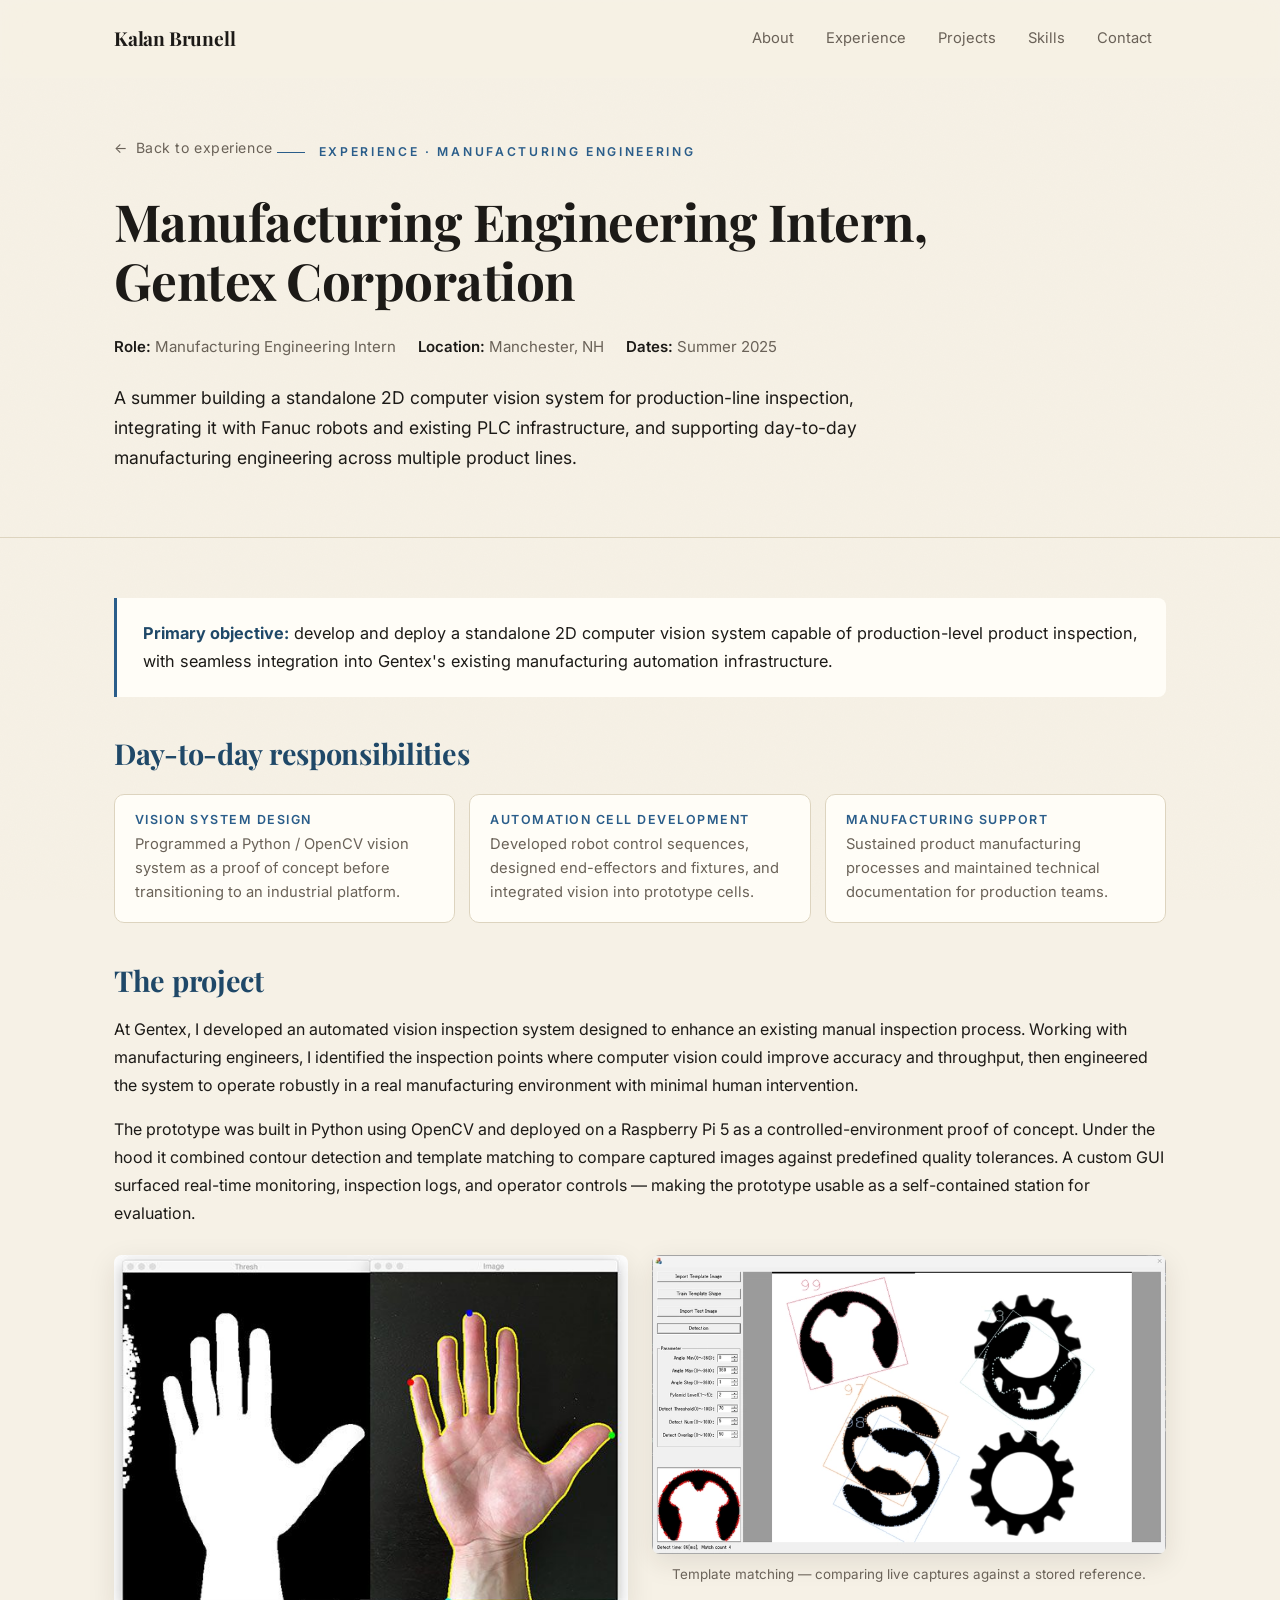
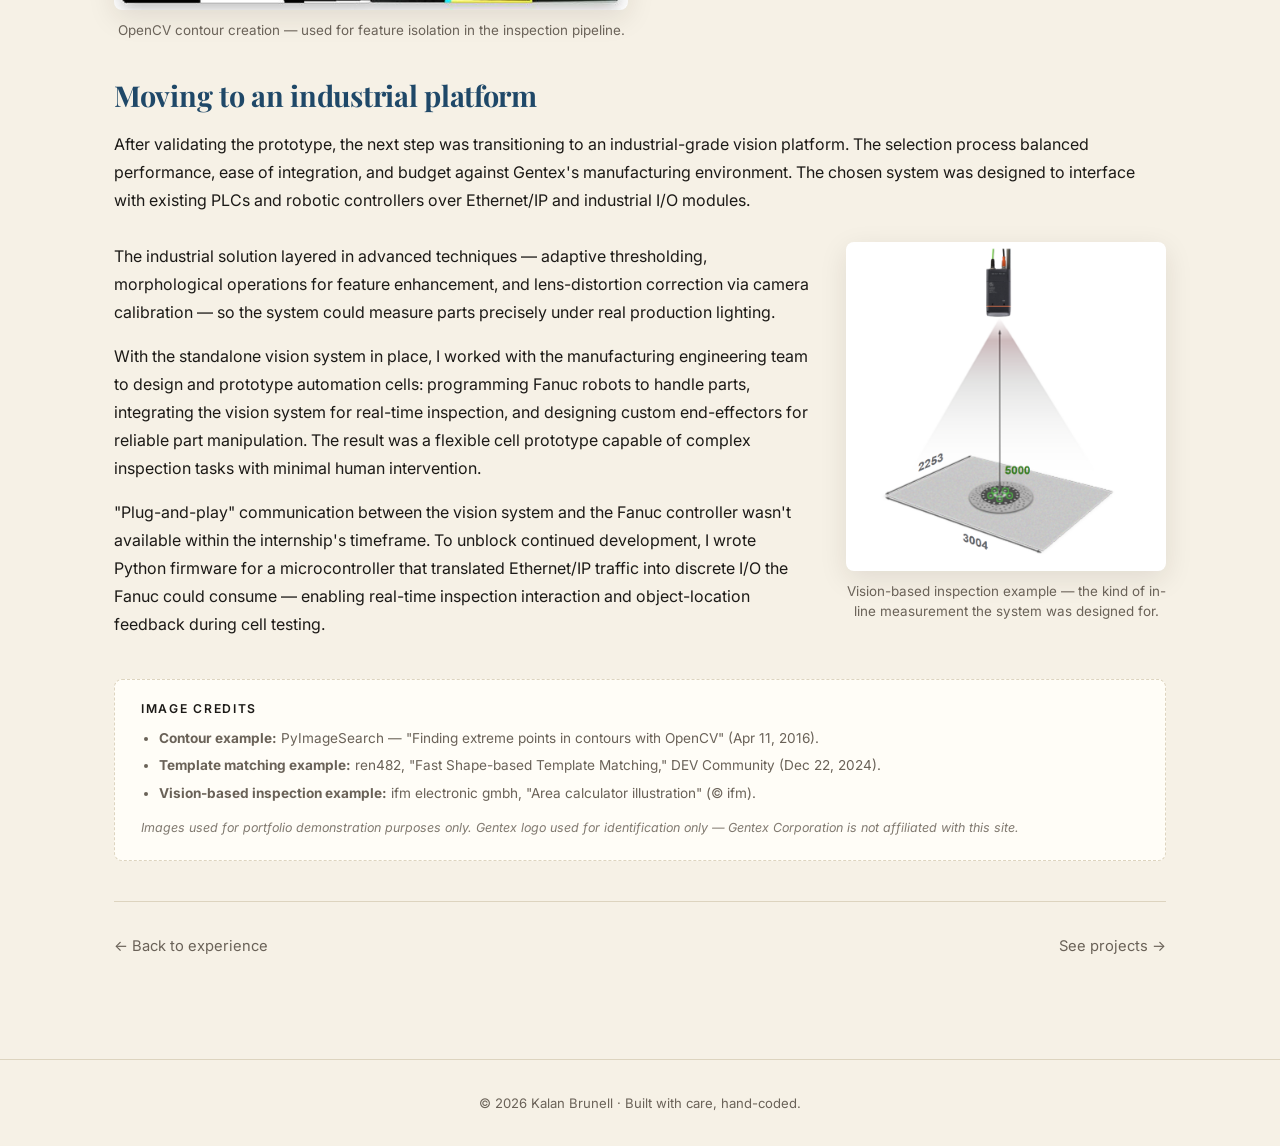
==== experience/gentex.html @ e01d0cdc "Overhaul" ====
<!DOCTYPE html>
<html lang="en">
<head>
<meta charset="utf-8" />
<meta name="viewport" content="width=device-width, initial-scale=1" />
<title>Manufacturing Engineering Intern at Gentex — Kalan Brunell</title>
<meta name="description" content="Summer 2025 internship at Gentex Corporation — vision-system development, prototype automation cells, and manufacturing engineering support." />
<link rel="preconnect" href="https://fonts.googleapis.com" />
<link rel="preconnect" href="https://fonts.gstatic.com" crossorigin />
<link href="https://fonts.googleapis.com/css2?family=Playfair+Display:wght@600;700;800&family=Inter:wght@400;500;600&display=swap" rel="stylesheet" />
<link rel="stylesheet" href="../assets/css/site.css" />
</head>
<body>

<nav class="nav">
  <div class="nav__inner">
    <a class="nav__brand" href="../index.html#top">Kalan Brunell</a>
    <div class="nav__links">
      <a href="../index.html#about">About</a>
      <a href="../index.html#experience">Experience</a>
      <a href="../index.html#projects">Projects</a>
      <a href="../index.html#skills">Skills</a>
      <a href="../index.html#contact">Contact</a>
    </div>
  </div>
</nav>

<header class="detail-hero">
  <div class="container">
    <a class="detail-back" href="../index.html#experience">Back to experience</a>
    <p class="detail-eyebrow">Experience · Manufacturing Engineering</p>
    <h1 class="detail-title">Manufacturing Engineering Intern, Gentex Corporation</h1>
    <div class="detail-meta">
      <span><strong>Role:</strong> Manufacturing Engineering Intern</span>
      <span><strong>Location:</strong> Manchester, NH</span>
      <span><strong>Dates:</strong> Summer 2025</span>
    </div>
    <p class="detail-summary">
      A summer building a standalone 2D computer vision system for production-line inspection, integrating it with
      Fanuc robots and existing PLC infrastructure, and supporting day-to-day manufacturing engineering across
      multiple product lines.
    </p>
  </div>
</header>

<main class="detail-body">
  <div class="container">

    <div class="detail-callout reveal">
      <p><strong>Primary objective:</strong> develop and deploy a standalone 2D computer vision system capable of
      production-level product inspection, with seamless integration into Gentex's existing manufacturing
      automation infrastructure.</p>
    </div>

    <section class="detail-section reveal">
      <h2>Day-to-day responsibilities</h2>
      <div class="detail-pillrow">
        <div class="detail-pill">
          <h4>Vision System Design</h4>
          <p>Programmed a Python / OpenCV vision system as a proof of concept before transitioning to an industrial platform.</p>
        </div>
        <div class="detail-pill">
          <h4>Automation Cell Development</h4>
          <p>Developed robot control sequences, designed end-effectors and fixtures, and integrated vision into prototype cells.</p>
        </div>
        <div class="detail-pill">
          <h4>Manufacturing Support</h4>
          <p>Sustained product manufacturing processes and maintained technical documentation for production teams.</p>
        </div>
      </div>
    </section>

    <section class="detail-section reveal">
      <h2>The project</h2>
      <p>
        At Gentex, I developed an automated vision inspection system designed to enhance an existing manual inspection
        process. Working with manufacturing engineers, I identified the inspection points where computer vision could
        improve accuracy and throughput, then engineered the system to operate robustly in a real manufacturing environment
        with minimal human intervention.
      </p>
      <p>
        The prototype was built in Python using OpenCV and deployed on a Raspberry Pi 5 as a controlled-environment
        proof of concept. Under the hood it combined contour detection and template matching to compare captured images
        against predefined quality tolerances. A custom GUI surfaced real-time monitoring, inspection logs, and operator
        controls — making the prototype usable as a self-contained station for evaluation.
      </p>

      <div class="detail-grid-2">
        <figure class="detail-figure">
          <img src="../images/experience/gentex/contourExample.jpg" alt="Example of OpenCV contour creation" />
          <figcaption>OpenCV contour creation — used for feature isolation in the inspection pipeline.</figcaption>
        </figure>
        <figure class="detail-figure">
          <img src="../images/experience/gentex/templateMatchingImage.webp" alt="Template matching example" />
          <figcaption>Template matching — comparing live captures against a stored reference.</figcaption>
        </figure>
      </div>
    </section>

    <section class="detail-section reveal">
      <h2>Moving to an industrial platform</h2>
      <p>
        After validating the prototype, the next step was transitioning to an industrial-grade vision platform. The
        selection process balanced performance, ease of integration, and budget against Gentex's manufacturing
        environment. The chosen system was designed to interface with existing PLCs and robotic controllers over
        Ethernet/IP and industrial I/O modules.
      </p>

      <div class="detail-grid-side">
        <div>
          <p>
            The industrial solution layered in advanced techniques — adaptive thresholding, morphological operations
            for feature enhancement, and lens-distortion correction via camera calibration — so the system could
            measure parts precisely under real production lighting.
          </p>
          <p>
            With the standalone vision system in place, I worked with the manufacturing engineering team to design and
            prototype automation cells: programming Fanuc robots to handle parts, integrating the vision system for
            real-time inspection, and designing custom end-effectors for reliable part manipulation. The result was a
            flexible cell prototype capable of complex inspection tasks with minimal human intervention.
          </p>
          <p>
            "Plug-and-play" communication between the vision system and the Fanuc controller wasn't available within
            the internship's timeframe. To unblock continued development, I wrote Python firmware for a microcontroller
            that translated Ethernet/IP traffic into discrete I/O the Fanuc could consume — enabling real-time
            inspection interaction and object-location feedback during cell testing.
          </p>
        </div>
        <figure class="detail-figure">
          <img src="../images/experience/gentex/visionInspectionSystemExample.png" alt="Vision-based inspection system example" />
          <figcaption>Vision-based inspection example — the kind of in-line measurement the system was designed for.</figcaption>
        </figure>
      </div>
    </section>

    <div class="detail-credits">
      <h4>Image credits</h4>
      <ul>
        <li><strong>Contour example:</strong> PyImageSearch — "Finding extreme points in contours with OpenCV" (Apr 11, 2016).</li>
        <li><strong>Template matching example:</strong> ren482, "Fast Shape-based Template Matching," DEV Community (Dec 22, 2024).</li>
        <li><strong>Vision-based inspection example:</strong> ifm electronic gmbh, "Area calculator illustration" (© ifm).</li>
      </ul>
      <p class="detail-credits__note">Images used for portfolio demonstration purposes only. Gentex logo used for identification only — Gentex Corporation is not affiliated with this site.</p>
    </div>

    <div class="detail-footer-nav">
      <a href="../index.html#experience">← Back to experience</a>
      <a href="../index.html#projects">See projects →</a>
    </div>

  </div>
</main>

<footer class="site-footer">
  © <span id="year"></span> Kalan Brunell · Built with care, hand-coded.
</footer>
<script>document.getElementById('year').textContent = new Date().getFullYear();</script>
<script src="../assets/js/site.js"></script>
</body>
</html>
---- assets/css/site.css ----
/* ============================================
   Kalan Brunell — Engineering Portfolio
   Shared styles
   ============================================ */

:root {
  --bg: #f6f1e6;            /* warm cream */
  --bg-deep: #ede6d4;       /* deeper cream for section alt */
  --surface: #fffdf7;       /* off-white, slightly creamy */
  --text: #1c1a17;
  --muted: #6a6258;          /* warm gray */
  --muted-soft: #8a8276;
  --line: #ddd4bf;           /* warm beige line */
  --accent: #1f4868;         /* navy (primary) */
  --accent-hover: #133048;
  --accent-soft: #e8efe7;
  --warm: #2a5d8a;           /* brighter navy (secondary) */
  --warm-soft: #e6eef5;
  --max: 1100px;
  --radius: 12px;
  --ease: cubic-bezier(.22, .9, .32, 1);
}

* { box-sizing: border-box; }
html { scroll-behavior: smooth; }
:target { scroll-margin-top: 88px; }

body {
  margin: 0;
  background: var(--bg);
  color: var(--text);
  font: 16px/1.7 'Inter', system-ui, -apple-system, 'Segoe UI', Roboto, sans-serif;
  -webkit-font-smoothing: antialiased;
  text-rendering: optimizeLegibility;
  position: relative;
  overflow-x: hidden;
}

/* Subtle paper-grain overlay — adds warmth without dirtying the page */
body::before {
  content: "";
  position: fixed;
  inset: 0;
  pointer-events: none;
  z-index: 0;
  opacity: 0.5;
  mix-blend-mode: multiply;
  background-image: url("data:image/svg+xml;utf8,%3Csvg xmlns='http://www.w3.org/2000/svg' width='220' height='220'%3E%3Cfilter id='n'%3E%3CfeTurbulence type='fractalNoise' baseFrequency='0.85' numOctaves='2' stitchTiles='stitch'/%3E%3CfeColorMatrix values='0 0 0 0 0.7  0 0 0 0 0.62  0 0 0 0 0.5  0 0 0 0.08 0'/%3E%3C/filter%3E%3Crect width='100%25' height='100%25' filter='url(%23n)'/%3E%3C/svg%3E");
}

/* Make sure content stays above the grain */
.nav, header, section, footer { position: relative; z-index: 1; }

h1, h2, h3, h4 {
  font-family: 'Playfair Display', Georgia, serif;
  color: var(--text);
  font-weight: 700;
  letter-spacing: -0.01em;
  line-height: 1.15;
  margin: 0 0 0.4em;
}

h1 { font-size: clamp(2.8rem, 6vw, 4.6rem); }
h2 { font-size: clamp(1.9rem, 3.6vw, 2.6rem); }
h3 { font-size: 1.4rem; }
h4 { font-size: 1.05rem; }

p { margin: 0 0 1em; }
img { max-width: 100%; height: auto; display: block; }

a {
  color: var(--accent);
  text-decoration: none;
  transition: color .2s var(--ease);
}
a:hover { color: var(--accent-hover); }

.container {
  max-width: var(--max);
  margin: 0 auto;
  padding: 0 24px;
}

/* ----------------------------------
   Nav
   ---------------------------------- */
.nav {
  position: sticky;
  top: 0;
  z-index: 100;
  background: rgba(246, 241, 230, 0.82);
  backdrop-filter: saturate(180%) blur(14px);
  -webkit-backdrop-filter: saturate(180%) blur(14px);
  border-bottom: 1px solid transparent;
  transition: border-color .25s var(--ease), box-shadow .25s var(--ease);
}
.nav.is-scrolled {
  border-bottom-color: var(--line);
  box-shadow: 0 1px 0 rgba(0,0,0,.02);
}
.nav__inner {
  max-width: var(--max);
  margin: 0 auto;
  padding: 18px 24px;
  display: flex;
  align-items: center;
  justify-content: space-between;
}
.nav__brand {
  font-family: 'Playfair Display', serif;
  font-weight: 700;
  font-size: 1.2rem;
  color: var(--text);
  letter-spacing: -0.01em;
}
.nav__brand:hover { color: var(--text); }
.nav__links {
  display: flex;
  gap: 4px;
}
.nav__links a {
  color: var(--muted);
  font-size: 0.92rem;
  padding: 8px 14px;
  border-radius: 8px;
  transition: color .2s var(--ease), background .2s var(--ease);
}
.nav__links a:hover {
  color: var(--text);
  background: var(--accent-soft);
}
@media (max-width: 600px) {
  .nav__links { gap: 0; }
  .nav__links a { padding: 6px 10px; font-size: 0.85rem; }
}

/* ----------------------------------
   Hero
   ---------------------------------- */
.hero {
  min-height: 86vh;
  display: grid;
  grid-template-columns: 1.15fr 1fr;
  gap: 64px;
  align-items: center;
  padding: 80px 0 60px;
  position: relative;
}
.hero__text { min-width: 0; }
@media (max-width: 900px) {
  .hero {
    grid-template-columns: 1fr;
    gap: 40px;
    padding-top: 60px;
  }
}
.hero__eyebrow {
  display: inline-flex;
  align-items: center;
  gap: 14px;
  text-transform: uppercase;
  letter-spacing: 0.22em;
  font-size: 0.78rem;
  color: var(--warm);
  margin-bottom: 28px;
  font-weight: 600;
}
.hero__eyebrow::before {
  content: "";
  width: 32px;
  height: 1px;
  background: var(--warm);
}
.hero__name em {
  font-style: normal;
  font-weight: 700;
  color: var(--warm);
}
.hero__name {
  margin: 0 0 24px;
  line-height: 1.05;
}
.hero__tagline {
  font-family: 'Inter', system-ui, sans-serif;
  font-size: clamp(1.1rem, 1.8vw, 1.35rem);
  color: var(--muted);
  max-width: 680px;
  margin: 0 0 40px;
  line-height: 1.6;
  font-weight: 400;
}
.hero__meta {
  display: flex;
  flex-wrap: wrap;
  gap: 28px;
  color: var(--muted);
  font-size: 0.95rem;
}
.hero__meta strong { color: var(--text); font-weight: 600; }
.hero__quicklinks {
  display: flex;
  flex-wrap: wrap;
  gap: 18px 28px;
  margin-top: 36px;
  padding-top: 24px;
  border-top: 1px solid var(--line);
}
.hero__quicklinks a {
  color: var(--muted);
  font-size: 0.88rem;
  letter-spacing: 0.04em;
  position: relative;
  padding-bottom: 2px;
  transition: color .2s var(--ease);
}
.hero__quicklinks a::after {
  content: "";
  position: absolute;
  left: 0;
  bottom: 0;
  width: 100%;
  height: 1px;
  background: var(--warm);
  transform: scaleX(0);
  transform-origin: left;
  transition: transform .25s var(--ease);
}
.hero__quicklinks a:hover { color: var(--text); }
.hero__quicklinks a:hover::after { transform: scaleX(1); }

.hero__visual {
  position: relative;
  align-self: center;
}
.hero__figure {
  margin: 0;
  position: relative;
}
.hero__figure img {
  width: 100%;
  height: auto;
  aspect-ratio: 4 / 5;
  object-fit: cover;
  object-position: 30% center;
  border-radius: 8px;
  box-shadow: 0 24px 60px rgba(28, 26, 23, 0.18), 0 2px 6px rgba(28, 26, 23, 0.08);
  display: block;
}
.hero__figure::after {
  content: "";
  position: absolute;
  inset: 0;
  border-radius: 8px;
  background: linear-gradient(135deg, rgba(42, 93, 138, 0.10), rgba(31, 72, 104, 0.06));
  mix-blend-mode: multiply;
  pointer-events: none;
}
.hero__scroll {
  position: absolute;
  bottom: 32px;
  left: 50%;
  transform: translateX(-50%);
  color: var(--muted);
  font-size: 0.72rem;
  text-transform: uppercase;
  letter-spacing: 0.28em;
  display: flex;
  flex-direction: column;
  align-items: center;
  gap: 8px;
}
@media (max-width: 900px) {
  .hero__visual { max-width: 480px; margin: 0 auto; }
  .hero__figure img { aspect-ratio: 3 / 2; }
  .hero__scroll { display: none; }
}
.hero__scroll::after {
  content: "";
  width: 1px;
  height: 36px;
  background: var(--muted);
  animation: scrollCue 2.2s var(--ease) infinite;
  transform-origin: top;
}
@keyframes scrollCue {
  0% { transform: scaleY(0); opacity: 0; }
  40% { transform: scaleY(1); opacity: 1; }
  100% { transform: scaleY(1) translateY(36px); opacity: 0; }
}

/* ----------------------------------
   Sections
   ---------------------------------- */
.section {
  padding: 110px 0;
  border-top: 1px solid var(--line);
}
.section__eyebrow {
  display: inline-flex;
  align-items: center;
  gap: 14px;
  text-transform: uppercase;
  letter-spacing: 0.22em;
  font-size: 0.76rem;
  color: var(--warm);
  font-weight: 600;
  margin-bottom: 18px;
}
.section__eyebrow::before {
  content: "";
  width: 28px;
  height: 1px;
  background: var(--warm);
}
.section__head {
  margin-bottom: 64px;
  max-width: 760px;
}
.section__head h2 em,
.contact h2 em {
  font-style: normal;
  color: var(--warm);
  font-weight: 700;
}
.section__lead {
  font-family: 'Inter', system-ui, sans-serif;
  font-size: 1.05rem;
  color: var(--muted);
  margin: 14px 0 0;
  font-weight: 400;
  line-height: 1.6;
  max-width: 620px;
}

/* Editorial pull-quote — used between sections */
.pullquote {
  max-width: 780px;
  margin: 0 auto;
  padding: 24px 32px;
  text-align: center;
  font-family: 'Playfair Display', Georgia, serif;
  font-style: normal;
  font-size: clamp(1.25rem, 2.2vw, 1.6rem);
  line-height: 1.5;
  color: var(--text);
  font-weight: 500;
  position: relative;
}
.pullquote::before,
.pullquote::after {
  content: "";
  display: block;
  width: 48px;
  height: 1px;
  background: var(--warm);
  margin: 0 auto;
  opacity: 0.7;
}
.pullquote::before { margin-bottom: 24px; }
.pullquote::after { margin-top: 24px; }
.pullquote em { color: var(--warm); font-style: normal; font-weight: 600; }

/* ----------------------------------
   About
   ---------------------------------- */
.about {
  display: grid;
  grid-template-columns: 220px 1fr;
  gap: 56px;
  align-items: start;
}
.about__photo {
  width: 220px;
  height: 220px;
  border-radius: 50%;
  object-fit: cover;
  box-shadow: 0 8px 32px rgba(0,0,0,0.08);
}
.about__body p {
  font-size: 1.05rem;
  line-height: 1.8;
  color: var(--text);
}
.about__body p + p { margin-top: 1em; }
.about__meta {
  margin-top: 24px;
  padding-top: 20px;
  border-top: 1px solid var(--line);
  display: flex;
  flex-wrap: wrap;
  gap: 28px;
  font-size: 0.9rem;
  color: var(--muted);
}
.about__meta strong { color: var(--text); font-weight: 600; display: block; font-size: 0.78rem; letter-spacing: 0.1em; text-transform: uppercase; margin-bottom: 2px; }
@media (max-width: 760px) {
  .about { grid-template-columns: 1fr; gap: 32px; }
  .about__photo { width: 160px; height: 160px; }
}

/* ----------------------------------
   Experience
   ---------------------------------- */
.experience {
  display: grid;
  grid-template-columns: 1.5fr 1fr;
  gap: 40px;
  align-items: start;
}
@media (max-width: 820px) {
  .experience { grid-template-columns: 1fr; }
}
.experience__main {
  display: flex;
  flex-direction: column;
  gap: 20px;
}
.exp-card {
  display: block;
  border: 1px solid var(--line);
  border-radius: var(--radius);
  padding: 32px;
  background: var(--surface);
  color: var(--text);
  transition: border-color .25s var(--ease), transform .25s var(--ease), box-shadow .25s var(--ease);
}
.exp-card:hover {
  border-color: var(--accent);
  transform: translateY(-3px);
  box-shadow: 0 12px 32px rgba(0,0,0,0.06);
  color: var(--text);
}
.exp-card--upcoming { cursor: default; }
.exp-card--upcoming:hover {
  border-color: var(--line);
  transform: none;
  box-shadow: none;
}
.exp-card__head {
  display: flex;
  justify-content: space-between;
  align-items: start;
  gap: 16px;
  margin-bottom: 12px;
}
.exp-card__title { margin: 0; font-size: 1.3rem; }
.exp-card__org {
  color: var(--muted);
  margin: 0 0 4px;
  font-size: 0.95rem;
}
.exp-card__date {
  color: var(--muted);
  font-size: 0.85rem;
  letter-spacing: 0.04em;
  margin: 0 0 20px;
}
.exp-card__logo {
  height: 28px;
  width: auto;
  opacity: 0.85;
  flex-shrink: 0;
}
.exp-card ul {
  padding-left: 18px;
  margin: 0 0 18px;
  color: var(--muted);
  font-size: 0.95rem;
}
.exp-card li { margin-bottom: 6px; line-height: 1.55; }
.exp-card__more {
  font-size: 0.9rem;
  color: var(--accent);
  font-weight: 500;
}

.exp-extras {
  border-radius: var(--radius);
  padding: 32px;
  background: transparent;
  border: 1px dashed var(--line);
}
.exp-extras h3 { margin-top: 0; font-size: 1.15rem; }
.exp-extras__group { margin-bottom: 20px; }
.exp-extras__group:last-child { margin-bottom: 0; }
.exp-extras__group h4 {
  font-family: 'Inter', sans-serif;
  font-size: 0.85rem;
  letter-spacing: 0.08em;
  text-transform: uppercase;
  color: var(--accent);
  margin: 0 0 8px;
}
.exp-extras__role {
  display: flex;
  justify-content: space-between;
  gap: 12px;
  color: var(--muted);
  font-size: 0.92rem;
  padding: 4px 0;
}
.exp-extras__role strong { color: var(--text); font-weight: 500; }
.exp-extras__logos {
  display: flex;
  align-items: center;
  gap: 28px;
  padding-top: 24px;
  margin-top: 20px;
  border-top: 1px solid var(--line);
}
.exp-extras__logos img {
  height: 52px;
  width: auto;
  opacity: 0.85;
}

/* ----------------------------------
   Project list — magazine style
   ---------------------------------- */
.proj-list {
  display: flex;
  flex-direction: column;
  gap: 12px;
}
.proj-item {
  display: grid;
  grid-template-columns: 1fr 1.1fr;
  gap: 40px;
  padding: 24px;
  align-items: center;
  color: var(--text);
  border-radius: var(--radius);
  border-top: 1px solid var(--line);
  border-bottom: 1px solid var(--line);
  background: transparent;
  transition: background .35s var(--ease), border-color .35s var(--ease);
  position: relative;
}
.proj-item:hover {
  background: var(--surface);
  border-color: var(--warm);
  color: var(--text);
}
.proj-item:hover .proj-item__media img {
  transform: scale(1.03);
}
.proj-item:hover .proj-item__media::after {
  opacity: 0;
}
.proj-item:hover .proj-item__cta { color: var(--warm); }
.proj-item:hover .proj-item__cta::after { transform: translateX(8px); }
.proj-item:hover .proj-item__title { color: var(--accent); }

/* Alternate sides: even items flip media to the right */
.proj-item:nth-child(even) .proj-item__media { order: 2; }
.proj-item:nth-child(even) .proj-item__body  { order: 1; }

.proj-item__media {
  position: relative;
  aspect-ratio: 3 / 2;
  overflow: hidden;
  border-radius: 10px;
  background: var(--bg-deep);
  box-shadow: 0 6px 22px rgba(40, 30, 15, 0.08);
  max-width: 480px;
}
.proj-item__media img {
  width: 100%;
  height: 100%;
  object-fit: cover;
  transition: transform .6s var(--ease);
  display: block;
}
.proj-item__media::after {
  /* warm tint overlay so images feel integrated */
  content: "";
  position: absolute;
  inset: 0;
  background: linear-gradient(135deg, rgba(184, 90, 48, 0.10), rgba(31, 72, 104, 0.10));
  mix-blend-mode: multiply;
  opacity: 1;
  transition: opacity .35s var(--ease);
  pointer-events: none;
}

.proj-item__body {
  padding: 8px 0;
}
.proj-item__num {
  font-family: 'Inter', system-ui, sans-serif;
  font-style: normal;
  font-size: 0.78rem;
  letter-spacing: 0.18em;
  color: var(--warm);
  margin-bottom: 14px;
  text-transform: uppercase;
  font-weight: 600;
  display: inline-flex;
  align-items: center;
  gap: 12px;
}
.proj-item__num::before {
  content: "";
  width: 22px;
  height: 1px;
  background: var(--warm);
}
.proj-item__title {
  margin: 0 0 10px;
  font-size: clamp(1.35rem, 2vw, 1.65rem);
  transition: color .2s var(--ease);
  line-height: 1.2;
}
.proj-item__hook {
  margin: 0 0 14px;
  color: var(--muted);
  font-size: 0.96rem;
  line-height: 1.6;
}
.proj-item__tags {
  display: flex;
  flex-wrap: wrap;
  gap: 8px;
  align-items: center;
  margin-bottom: 16px;
}
.proj-tag {
  font-size: 0.72rem;
  color: var(--muted);
  letter-spacing: 0.08em;
  text-transform: uppercase;
  border: 1px solid var(--line);
  padding: 3px 10px;
  border-radius: 999px;
  background: var(--surface);
}
.proj-status {
  display: inline-block;
  background: var(--warm-soft);
  color: var(--warm);
  font-size: 0.68rem;
  font-weight: 700;
  padding: 3px 10px;
  border-radius: 999px;
  letter-spacing: 0.1em;
  text-transform: uppercase;
  border: 1px solid rgba(184, 90, 48, 0.25);
}
.proj-item__cta {
  display: inline-flex;
  align-items: center;
  gap: 8px;
  font-family: 'Inter', sans-serif;
  font-weight: 500;
  font-size: 0.92rem;
  color: var(--accent);
  letter-spacing: 0.02em;
  transition: color .25s var(--ease);
}
.proj-item__cta::after {
  content: "→";
  font-family: 'Inter', system-ui, sans-serif;
  font-style: normal;
  font-size: 1.05rem;
  transition: transform .25s var(--ease);
}

@media (max-width: 800px) {
  .proj-item {
    grid-template-columns: 1fr;
    gap: 24px;
    padding: 28px 20px;
  }
  .proj-item:nth-child(even) .proj-item__media { order: 0; }
  .proj-item:nth-child(even) .proj-item__body  { order: 0; }
}

/* ----------------------------------
   Competencies + Skill chips
   ---------------------------------- */
.comps {
  display: grid;
  grid-template-columns: repeat(auto-fit, minmax(230px, 1fr));
  gap: 18px;
  margin-bottom: 64px;
}
.comp {
  padding: 26px;
  border: 1px solid var(--line);
  border-radius: var(--radius);
  background: var(--surface);
  transition: border-color .25s var(--ease), transform .25s var(--ease);
}
.comp:hover {
  border-color: var(--accent);
  transform: translateY(-3px);
}
.comp h4 {
  margin: 0 0 10px;
  color: var(--accent);
  font-family: 'Inter', sans-serif;
  font-weight: 600;
  font-size: 0.82rem;
  letter-spacing: 0.12em;
  text-transform: uppercase;
}
.comp p {
  margin: 0;
  color: var(--muted);
  font-size: 0.94rem;
  line-height: 1.6;
}

.skill-groups {
  display: grid;
  gap: 28px;
}
.skill-group {
  display: grid;
  grid-template-columns: 200px 1fr;
  gap: 32px;
  align-items: start;
  padding-bottom: 24px;
  border-bottom: 1px solid var(--line);
}
.skill-group:last-child { border-bottom: none; padding-bottom: 0; }
.skill-group__label {
  font-size: 0.8rem;
  letter-spacing: 0.14em;
  text-transform: uppercase;
  color: var(--muted);
  font-weight: 600;
  padding-top: 8px;
}
.skill-chips {
  display: flex;
  flex-wrap: wrap;
  gap: 8px;
}
.chip {
  font-size: 0.88rem;
  color: var(--text);
  background: var(--surface);
  border: 1px solid var(--line);
  padding: 6px 14px;
  border-radius: 999px;
  transition: border-color .2s var(--ease), color .2s var(--ease), background .2s var(--ease);
}
.chip:hover {
  border-color: var(--accent);
  color: var(--accent);
  background: var(--accent-soft);
}
@media (max-width: 720px) {
  .skill-group { grid-template-columns: 1fr; gap: 12px; }
}

/* ----------------------------------
   Education & Awards
   ---------------------------------- */
.edu-grid {
  display: grid;
  grid-template-columns: 1fr 1fr;
  gap: 56px;
}
@media (max-width: 820px) {
  .edu-grid { grid-template-columns: 1fr; gap: 40px; }
}
.edu-col h3 {
  font-family: 'Inter', sans-serif;
  font-size: 0.82rem;
  letter-spacing: 0.14em;
  text-transform: uppercase;
  color: var(--accent);
  margin: 0 0 24px;
  font-weight: 600;
}
.edu-block {
  border-left: 2px solid var(--accent);
  padding: 2px 0 2px 22px;
  margin-bottom: 32px;
}
.edu-block:last-child { margin-bottom: 0; }
.awards-col .edu-block { border-left-color: #c2c8d0; }
.edu-block__head {
  display: flex;
  justify-content: space-between;
  align-items: baseline;
  gap: 16px;
  margin-bottom: 4px;
}
.edu-block__head h4 { margin: 0; font-size: 1.05rem; font-family: 'Inter', sans-serif; font-weight: 600; }
.edu-block__date {
  font-size: 0.82rem;
  color: var(--muted);
  white-space: nowrap;
  font-weight: 500;
}
.edu-block__org {
  color: var(--muted);
  margin: 0 0 10px;
  font-size: 0.93rem;
  font-style: italic;
}
.edu-block p {
  font-size: 0.92rem;
  color: var(--muted);
  margin: 0;
  line-height: 1.65;
}
.edu-block p + p { margin-top: 8px; }

/* ----------------------------------
   Contact / footer
   ---------------------------------- */
.contact {
  text-align: center;
  padding: 140px 0 100px;
  border-top: 1px solid var(--line);
}
.contact__eyebrow {
  display: inline-block;
  text-transform: uppercase;
  letter-spacing: 0.22em;
  font-size: 0.78rem;
  color: var(--warm);
  margin-bottom: 18px;
  font-weight: 600;
}
.contact h2 {
  font-size: clamp(2.2rem, 4.5vw, 3.4rem);
  margin-bottom: 18px;
}
.contact__lead {
  color: var(--muted);
  font-size: 1.1rem;
  max-width: 560px;
  margin: 0 auto 40px;
  line-height: 1.65;
}
.contact__links {
  display: flex;
  justify-content: center;
  gap: 32px;
  flex-wrap: wrap;
}
.contact__links a {
  color: var(--text);
  font-size: 1rem;
  border-bottom: 1px solid var(--line);
  padding-bottom: 4px;
  transition: color .2s var(--ease), border-color .2s var(--ease);
}
.contact__links a:hover {
  color: var(--accent);
  border-bottom-color: var(--accent);
}

.site-footer {
  text-align: center;
  padding: 32px 24px;
  border-top: 1px solid var(--line);
  color: var(--muted);
  font-size: 0.82rem;
}

/* ----------------------------------
   Detail / project pages
   ---------------------------------- */
.detail-hero {
  padding: 56px 0 64px;
  border-bottom: 1px solid var(--line);
}
.detail-back {
  display: inline-flex;
  align-items: center;
  gap: 8px;
  color: var(--muted);
  font-size: 0.88rem;
  letter-spacing: 0.04em;
  margin-bottom: 32px;
  transition: color .2s var(--ease);
}
.detail-back::before {
  content: "←";
  transition: transform .2s var(--ease);
  display: inline-block;
}
.detail-back:hover { color: var(--warm); }
.detail-back:hover::before { transform: translateX(-4px); }

.detail-eyebrow {
  display: inline-flex;
  align-items: center;
  gap: 14px;
  text-transform: uppercase;
  letter-spacing: 0.22em;
  font-size: 0.76rem;
  color: var(--warm);
  margin-bottom: 18px;
  font-weight: 600;
}
.detail-eyebrow::before {
  content: "";
  width: 28px;
  height: 1px;
  background: var(--warm);
}

.detail-title {
  font-size: clamp(2rem, 4.4vw, 3.2rem);
  margin: 0 0 24px;
  max-width: 900px;
  line-height: 1.15;
}

.detail-meta {
  display: flex;
  flex-wrap: wrap;
  gap: 12px 22px;
  color: var(--muted);
  font-size: 0.94rem;
  margin-bottom: 24px;
  align-items: center;
}
.detail-meta strong { color: var(--text); font-weight: 600; }

.detail-summary {
  font-size: 1.1rem;
  color: var(--text);
  max-width: 760px;
  line-height: 1.7;
  margin: 0;
}

.detail-actions {
  display: flex;
  gap: 12px;
  flex-wrap: wrap;
  margin-top: 24px;
}
.detail-github {
  display: inline-flex;
  align-items: center;
  gap: 8px;
  padding: 8px 16px;
  border: 1px solid var(--accent);
  color: var(--accent);
  border-radius: 999px;
  font-size: 0.85rem;
  font-weight: 500;
  letter-spacing: 0.02em;
  transition: background .2s var(--ease), color .2s var(--ease);
}
.detail-github:hover {
  background: var(--accent);
  color: var(--bg);
}

.detail-body {
  padding: 60px 0 100px;
}
.detail-body > .container > * + * { margin-top: 40px; }

.detail-callout {
  background: var(--surface);
  border-left: 3px solid var(--warm);
  padding: 22px 26px;
  border-radius: 0 8px 8px 0;
  font-size: 1.02rem;
}
.detail-callout p { margin: 0; line-height: 1.7; }
.detail-callout strong { color: var(--accent); }

.detail-section h2 {
  font-size: clamp(1.4rem, 2.6vw, 1.8rem);
  margin: 0 0 18px;
  color: var(--accent);
}
.detail-section h3 {
  font-size: 1.18rem;
  color: var(--accent);
  margin: 28px 0 12px;
}
.detail-section h4 {
  font-family: 'Inter', sans-serif;
  font-size: 0.82rem;
  letter-spacing: 0.12em;
  text-transform: uppercase;
  color: var(--warm);
  margin: 22px 0 8px;
  font-weight: 600;
}
.detail-section p {
  line-height: 1.75;
  color: var(--text);
  margin: 0 0 16px;
}
.detail-section p:last-child { margin-bottom: 0; }

.detail-figure { margin: 28px 0; }
.detail-figure img {
  width: 100%;
  height: auto;
  border-radius: 8px;
  box-shadow: 0 8px 28px rgba(40, 30, 15, 0.10);
  background: var(--surface);
}
.detail-figure figcaption {
  margin-top: 10px;
  font-size: 0.84rem;
  color: var(--muted);
  text-align: center;
  line-height: 1.5;
}
.detail-figure--narrow { max-width: 640px; margin-left: auto; margin-right: auto; }
.detail-figure--tight img { box-shadow: 0 4px 16px rgba(40, 30, 15, 0.06); }

.detail-grid-2 {
  display: grid;
  grid-template-columns: 1fr 1fr;
  gap: 24px;
  align-items: start;
  margin: 28px 0;
}
.detail-grid-2 .detail-figure { margin: 0; }
@media (max-width: 720px) {
  .detail-grid-2 { grid-template-columns: 1fr; }
}

.detail-grid-side {
  display: grid;
  grid-template-columns: 1fr 320px;
  gap: 36px;
  align-items: start;
  margin: 28px 0;
}
.detail-grid-side--flip {
  grid-template-columns: 320px 1fr;
}
.detail-grid-side .detail-figure { margin: 0; }
@media (max-width: 760px) {
  .detail-grid-side,
  .detail-grid-side--flip {
    grid-template-columns: 1fr;
  }
}

.detail-pillrow {
  display: grid;
  grid-template-columns: repeat(auto-fit, minmax(220px, 1fr));
  gap: 14px;
  margin: 24px 0;
}
.detail-pill {
  padding: 18px 20px;
  border: 1px solid var(--line);
  border-radius: 10px;
  background: var(--surface);
}
.detail-pill h4 {
  margin: 0 0 6px;
  color: var(--warm);
  font-family: 'Inter', sans-serif;
  font-size: 0.78rem;
  letter-spacing: 0.12em;
  text-transform: uppercase;
  font-weight: 600;
}
.detail-pill p {
  margin: 0;
  font-size: 0.92rem;
  color: var(--muted);
  line-height: 1.6;
}

.detail-credits {
  margin-top: 64px;
  padding: 22px 26px;
  background: var(--surface);
  border: 1px dashed var(--line);
  border-radius: 8px;
  font-size: 0.85rem;
  color: var(--muted);
}
.detail-credits h4 {
  font-family: 'Inter', sans-serif;
  font-size: 0.76rem;
  letter-spacing: 0.14em;
  text-transform: uppercase;
  color: var(--text);
  margin: 0 0 12px;
  font-weight: 600;
}
.detail-credits ul {
  padding-left: 18px;
  margin: 0 0 12px;
  line-height: 1.6;
}
.detail-credits li { margin-bottom: 6px; }
.detail-credits__note {
  font-style: italic;
  margin: 0;
  font-size: 0.78rem;
  opacity: 0.85;
}

.detail-footer-nav {
  margin-top: 72px;
  padding-top: 32px;
  border-top: 1px solid var(--line);
  display: flex;
  justify-content: space-between;
  align-items: center;
  flex-wrap: wrap;
  gap: 16px;
}
.detail-footer-nav a {
  color: var(--muted);
  font-size: 0.92rem;
  transition: color .2s var(--ease);
}
.detail-footer-nav a:hover { color: var(--warm); }

/* ----------------------------------
   Reveal-on-scroll animations
   ---------------------------------- */
.reveal {
  opacity: 0;
  transform: translateY(22px);
  transition: opacity .85s var(--ease), transform .85s var(--ease);
  will-change: opacity, transform;
}
.reveal.is-visible {
  opacity: 1;
  transform: none;
}
.reveal.delay-1 { transition-delay: .08s; }
.reveal.delay-2 { transition-delay: .16s; }
.reveal.delay-3 { transition-delay: .24s; }
.reveal.delay-4 { transition-delay: .32s; }

@media (prefers-reduced-motion: reduce) {
  html { scroll-behavior: auto; }
  .reveal { opacity: 1; transform: none; transition: none; }
  .hero__scroll::after { animation: none; }
}
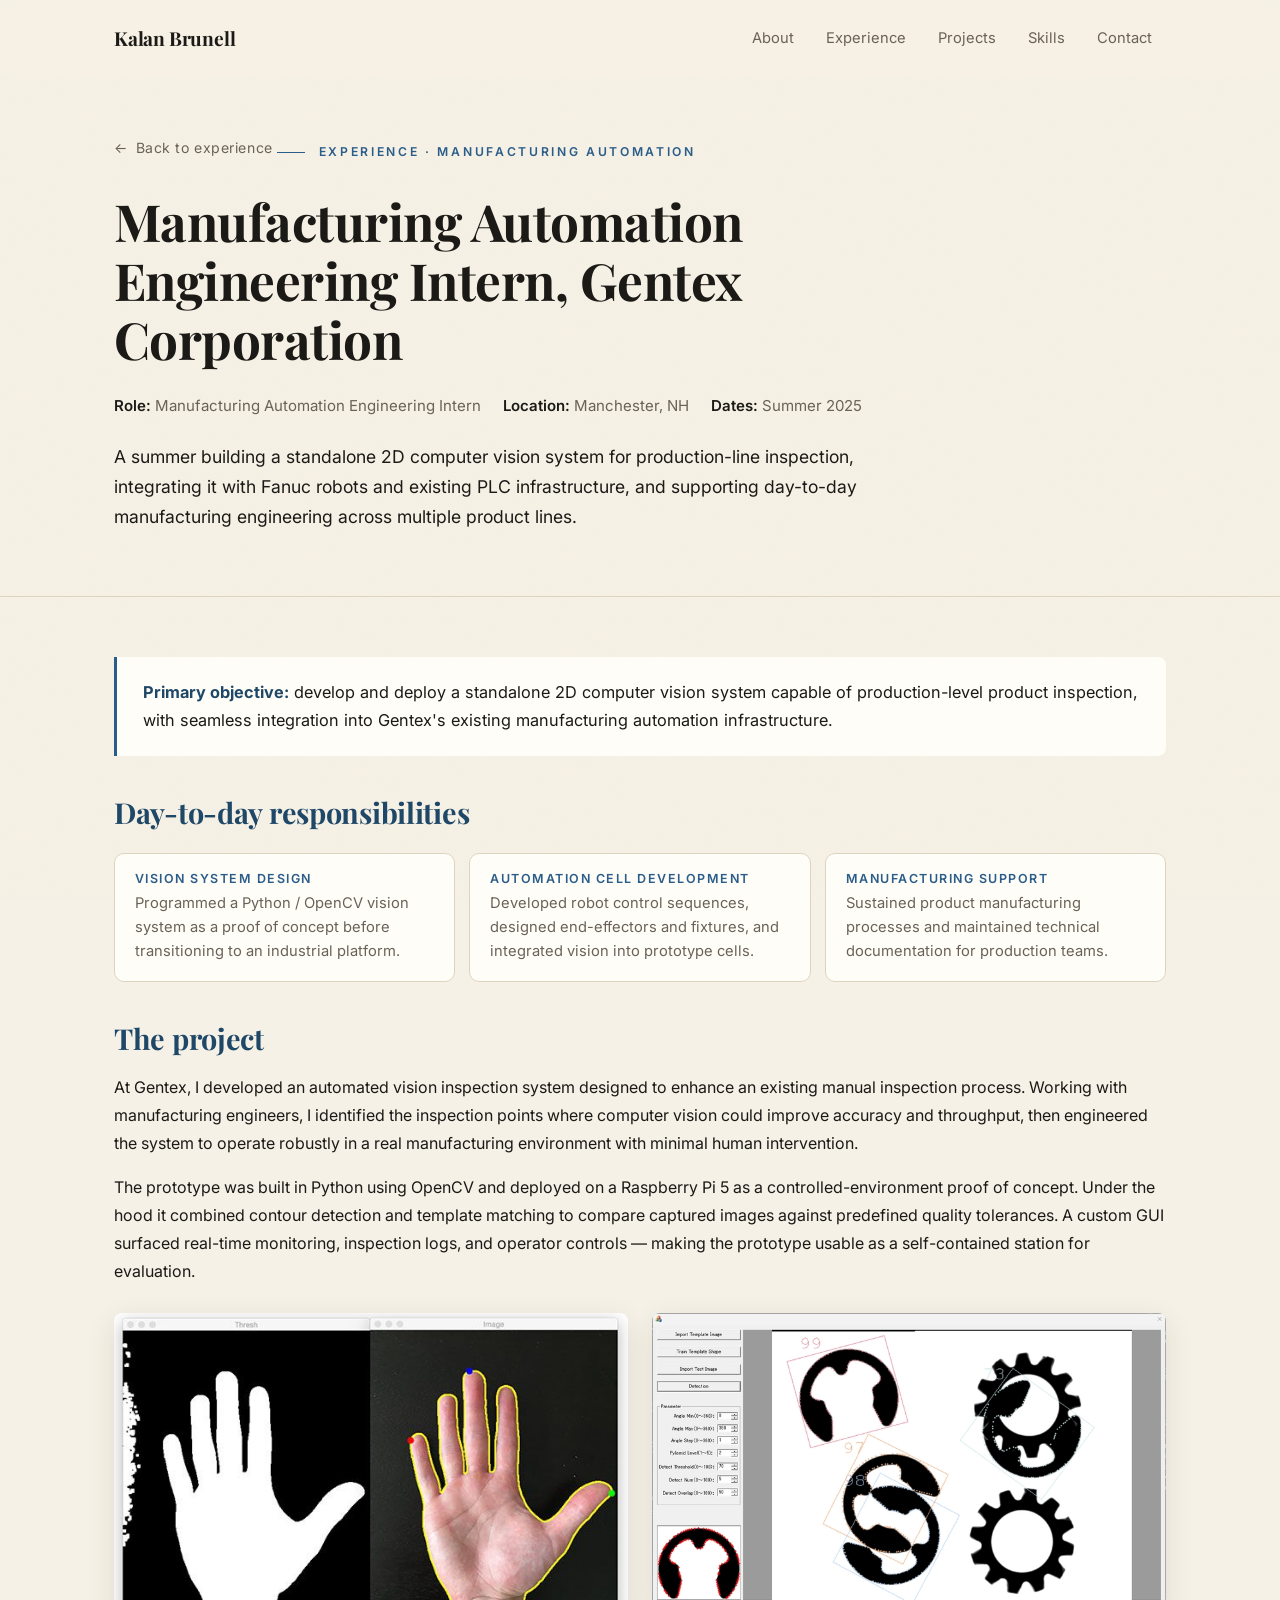
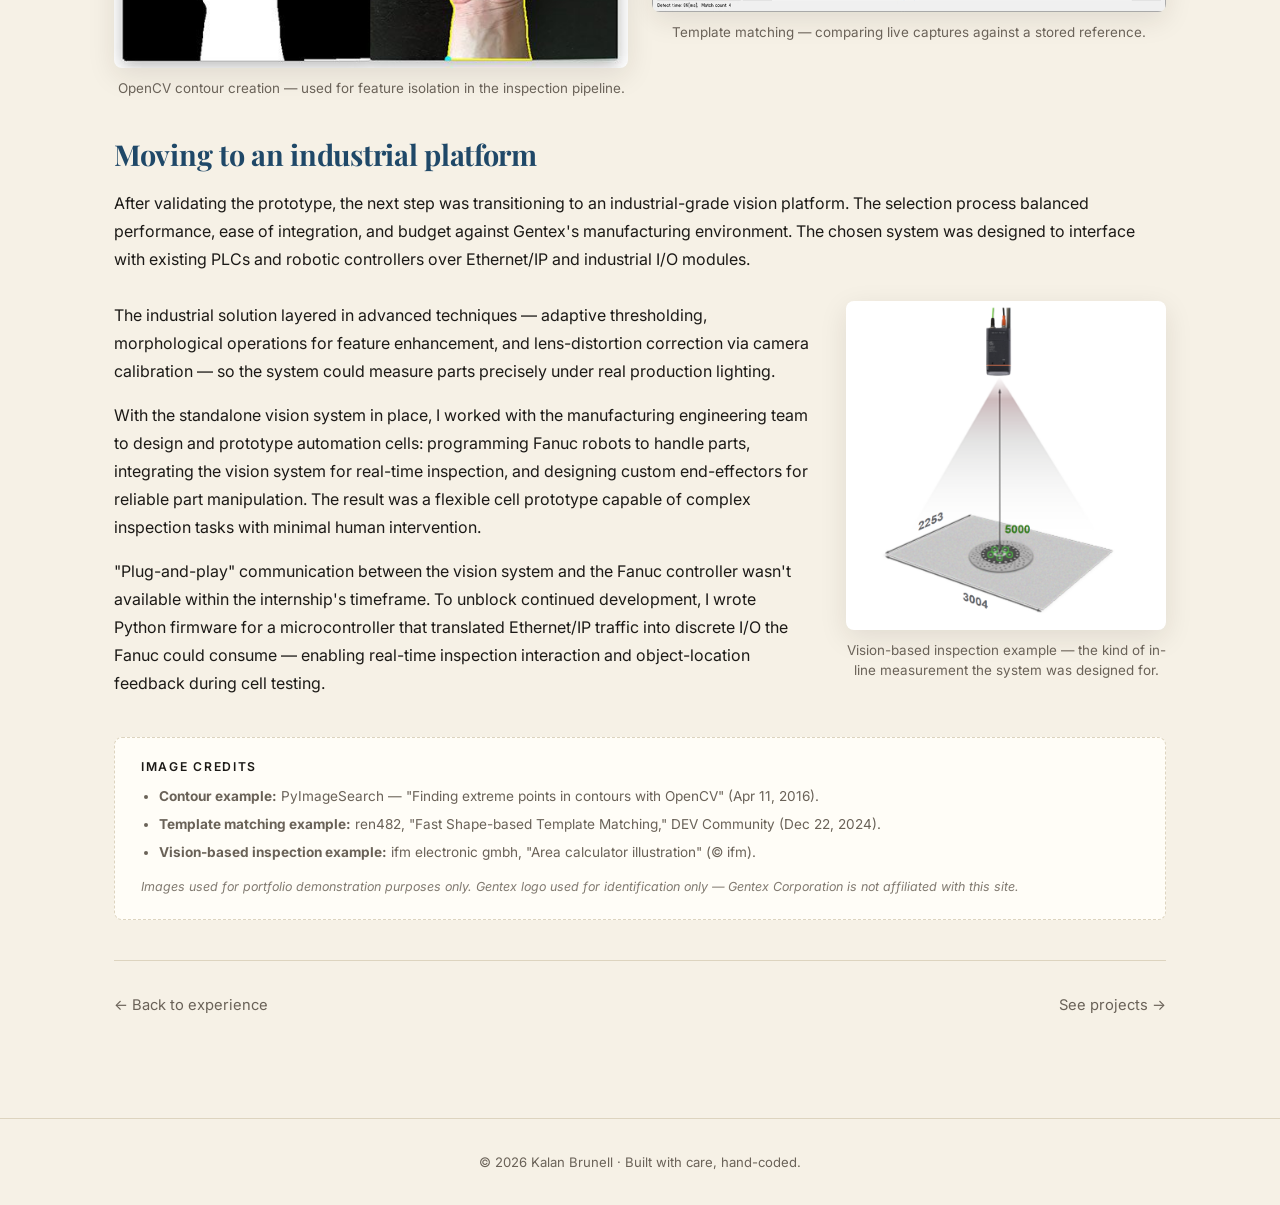
==== commit 519a8c9d: "Add MITRE internship card + page, restructure accumulator - New MITRE Avionics Cybersecurity Intern " ====
--- a/experience/gentex.html
+++ b/experience/gentex.html
@@ -3,8 +3,24 @@
 <head>
 <meta charset="utf-8" />
 <meta name="viewport" content="width=device-width, initial-scale=1" />
-<title>Manufacturing Engineering Intern at Gentex — Kalan Brunell</title>
+<title>Manufacturing Automation Engineering Intern at Gentex — Kalan Brunell</title>
 <meta name="description" content="Summer 2025 internship at Gentex Corporation — vision-system development, prototype automation cells, and manufacturing engineering support." />
+<link rel="canonical" href="https://kalanbrunell.site/experience/gentex.html" />
+<meta name="theme-color" content="#1f4868" />
+<link rel="icon" href="../assets/favicon.svg" type="image/svg+xml" />
+<meta property="og:title" content="Manufacturing Automation Engineering Intern, Gentex Corporation — Kalan Brunell" />
+<meta property="og:description" content="Summer 2025 internship at Gentex Corporation — vision-system development, prototype automation cells, and manufacturing engineering support." />
+<meta property="og:type" content="article" />
+<meta property="og:url" content="https://kalanbrunell.site/experience/gentex.html" />
+<meta property="og:image" content="https://kalanbrunell.site/images/experience/gentex/visionInspectionSystemExample.png" />
+<!-- Google tag (gtag.js) -->
+<script async src="https://www.googletagmanager.com/gtag/js?id=G-B1149WE8N1"></script>
+<script>
+  window.dataLayer = window.dataLayer || [];
+  function gtag(){ dataLayer.push(arguments); }
+  gtag('js', new Date());
+  gtag('config', 'G-B1149WE8N1');
+</script>
 <link rel="preconnect" href="https://fonts.googleapis.com" />
 <link rel="preconnect" href="https://fonts.gstatic.com" crossorigin />
 <link href="https://fonts.googleapis.com/css2?family=Playfair+Display:wght@600;700;800&family=Inter:wght@400;500;600&display=swap" rel="stylesheet" />
@@ -12,7 +28,9 @@
 </head>
 <body>
 
-<nav class="nav">
+<a class="skip-link" href="#content">Skip to content</a>
+
+<nav class="nav" aria-label="Primary">
   <div class="nav__inner">
     <a class="nav__brand" href="../index.html#top">Kalan Brunell</a>
     <div class="nav__links">
@@ -28,10 +46,10 @@
 <header class="detail-hero">
   <div class="container">
     <a class="detail-back" href="../index.html#experience">Back to experience</a>
-    <p class="detail-eyebrow">Experience · Manufacturing Engineering</p>
-    <h1 class="detail-title">Manufacturing Engineering Intern, Gentex Corporation</h1>
+    <p class="detail-eyebrow">Experience · Manufacturing Automation</p>
+    <h1 class="detail-title">Manufacturing Automation Engineering Intern, Gentex Corporation</h1>
     <div class="detail-meta">
-      <span><strong>Role:</strong> Manufacturing Engineering Intern</span>
+      <span><strong>Role:</strong> Manufacturing Automation Engineering Intern</span>
       <span><strong>Location:</strong> Manchester, NH</span>
       <span><strong>Dates:</strong> Summer 2025</span>
     </div>
@@ -43,7 +61,7 @@
   </div>
 </header>
 
-<main class="detail-body">
+<main id="content" class="detail-body" tabindex="-1">
   <div class="container">
 
     <div class="detail-callout reveal">
--- a/assets/css/site.css
+++ b/assets/css/site.css
@@ -9,7 +9,7 @@
   --surface: #fffdf7;       /* off-white, slightly creamy */
   --text: #1c1a17;
   --muted: #6a6258;          /* warm gray */
-  --muted-soft: #8a8276;
+  --muted-soft: #6f685c;     /* darkened to meet WCAG AA contrast on cream */
   --line: #ddd4bf;           /* warm beige line */
   --accent: #1f4868;         /* navy (primary) */
   --accent-hover: #133048;
@@ -74,6 +74,29 @@
   transition: color .2s var(--ease);
 }
 a:hover { color: var(--accent-hover); }
+
+/* Visible keyboard-focus ring (mouse clicks stay clean via :focus-visible) */
+:focus-visible {
+  outline: 2px solid var(--accent);
+  outline-offset: 3px;
+  border-radius: 4px;
+}
+
+/* Skip-to-content link — hidden until focused */
+.skip-link {
+  position: absolute;
+  left: 12px;
+  top: -60px;
+  z-index: 200;
+  background: var(--accent);
+  color: var(--bg);
+  padding: 10px 18px;
+  border-radius: 8px;
+  font-size: 0.9rem;
+  font-weight: 500;
+  transition: top .2s var(--ease);
+}
+.skip-link:focus { top: 12px; color: var(--bg); }
 
 .container {
   max-width: var(--max);
@@ -125,7 +148,8 @@
   border-radius: 8px;
   transition: color .2s var(--ease), background .2s var(--ease);
 }
-.nav__links a:hover {
+.nav__links a:hover,
+.nav__links a.is-active {
   color: var(--text);
   background: var(--accent-soft);
 }
@@ -402,18 +426,18 @@
    Experience
    ---------------------------------- */
 .experience {
-  display: grid;
-  grid-template-columns: 1.5fr 1fr;
-  gap: 40px;
-  align-items: start;
-}
-@media (max-width: 820px) {
-  .experience { grid-template-columns: 1fr; }
-}
-.experience__main {
   display: flex;
   flex-direction: column;
   gap: 20px;
+}
+.experience__cards {
+  display: grid;
+  grid-template-columns: repeat(2, 1fr);
+  gap: 20px;
+  align-items: start;
+}
+@media (max-width: 820px) {
+  .experience__cards { grid-template-columns: 1fr; }
 }
 .exp-card {
   display: block;
@@ -474,45 +498,6 @@
   font-weight: 500;
 }
 
-.exp-extras {
-  border-radius: var(--radius);
-  padding: 32px;
-  background: transparent;
-  border: 1px dashed var(--line);
-}
-.exp-extras h3 { margin-top: 0; font-size: 1.15rem; }
-.exp-extras__group { margin-bottom: 20px; }
-.exp-extras__group:last-child { margin-bottom: 0; }
-.exp-extras__group h4 {
-  font-family: 'Inter', sans-serif;
-  font-size: 0.85rem;
-  letter-spacing: 0.08em;
-  text-transform: uppercase;
-  color: var(--accent);
-  margin: 0 0 8px;
-}
-.exp-extras__role {
-  display: flex;
-  justify-content: space-between;
-  gap: 12px;
-  color: var(--muted);
-  font-size: 0.92rem;
-  padding: 4px 0;
-}
-.exp-extras__role strong { color: var(--text); font-weight: 500; }
-.exp-extras__logos {
-  display: flex;
-  align-items: center;
-  gap: 28px;
-  padding-top: 24px;
-  margin-top: 20px;
-  border-top: 1px solid var(--line);
-}
-.exp-extras__logos img {
-  height: 52px;
-  width: auto;
-  opacity: 0.85;
-}
 
 /* ----------------------------------
    Project list — magazine style
@@ -634,6 +619,81 @@
   border-radius: 999px;
   background: var(--surface);
 }
+/* "Coming Soon" badge — used on draft project entries whose write-up isn't ready.
+   Paired with .proj-item--draft / .proj-card--draft to suppress interactivity. */
+.proj-coming-soon {
+  display: inline-block;
+  background: var(--bg-deep);
+  color: var(--muted-soft);
+  font-size: 0.68rem;
+  font-weight: 700;
+  padding: 3px 10px;
+  border-radius: 999px;
+  letter-spacing: 0.1em;
+  text-transform: uppercase;
+  border: 1px solid var(--line);
+}
+
+/* Placeholder media for draft cards whose render/photo isn't ready yet —
+   a labelled tile instead of a broken-image icon. */
+.media-placeholder {
+  position: absolute;
+  inset: 0;
+  display: flex;
+  align-items: center;
+  justify-content: center;
+  text-align: center;
+  padding: 12px;
+  color: var(--muted-soft);
+  font-size: 0.72rem;
+  letter-spacing: 0.16em;
+  text-transform: uppercase;
+  font-weight: 600;
+  background: repeating-linear-gradient(
+    -45deg,
+    var(--bg-deep),
+    var(--bg-deep) 10px,
+    var(--surface) 10px,
+    var(--surface) 20px
+  );
+}
+
+/* Draft project items — non-clickable, visually muted, no hover effects.
+   Applied to both .proj-item and .proj-card variants. */
+.proj-item--draft,
+.proj-card--draft {
+  cursor: default;
+  opacity: 0.6;
+}
+.proj-item--draft:hover {
+  background: transparent;
+  border-color: var(--line);
+  transform: none;
+  box-shadow: none;
+  color: var(--text);
+}
+.proj-item--draft:hover .proj-item__title { color: var(--text); }
+.proj-item--draft:hover .proj-item__media img { transform: none; }
+.proj-item--draft:hover .proj-item__media::after { opacity: 1; }
+.proj-card--draft:hover {
+  border-color: var(--line);
+  transform: none;
+  box-shadow: none;
+  color: var(--text);
+}
+.proj-card--draft:hover .proj-card__title { color: var(--text); }
+.proj-card--draft:hover .proj-card__media img { transform: none; }
+.proj-card--draft:hover .proj-card__media::after { opacity: 1; }
+
+/* Muted CTA text on draft items — replaces the normal arrow link */
+.proj-item__cta--muted,
+.proj-card__cta--muted {
+  color: var(--muted-soft);
+  font-style: italic;
+}
+.proj-item__cta--muted::after,
+.proj-card__cta--muted::after { content: ""; }
+
 .proj-status {
   display: inline-block;
   background: var(--warm-soft);
@@ -675,6 +735,111 @@
   .proj-item:nth-child(even) .proj-item__body  { order: 0; }
 }
 
+/* Project card grid — compact grid below the featured rows */
+.proj-grid {
+  display: grid;
+  grid-template-columns: repeat(3, 1fr);
+  gap: 16px;
+  margin-top: 16px;
+}
+
+.proj-card {
+  display: flex;
+  flex-direction: column;
+  border: 1px solid var(--line);
+  border-radius: var(--radius);
+  background: var(--surface);
+  color: var(--text);
+  overflow: hidden;
+  transition: border-color .25s var(--ease), transform .25s var(--ease), box-shadow .25s var(--ease);
+}
+.proj-card:hover {
+  border-color: var(--warm);
+  transform: translateY(-4px);
+  box-shadow: 0 12px 32px rgba(0,0,0,0.07);
+  color: var(--text);
+}
+
+.proj-card__media {
+  aspect-ratio: 3 / 2;
+  overflow: hidden;
+  background: var(--bg-deep);
+  position: relative;
+  flex-shrink: 0;
+}
+.proj-card__media img {
+  width: 100%;
+  height: 100%;
+  object-fit: cover;
+  transition: transform .6s var(--ease);
+  display: block;
+}
+.proj-card__media::after {
+  content: "";
+  position: absolute;
+  inset: 0;
+  background: linear-gradient(135deg, rgba(184, 90, 48, 0.10), rgba(31, 72, 104, 0.10));
+  mix-blend-mode: multiply;
+  opacity: 1;
+  transition: opacity .35s var(--ease);
+  pointer-events: none;
+}
+.proj-card:hover .proj-card__media img { transform: scale(1.04); }
+.proj-card:hover .proj-card__media::after { opacity: 0; }
+
+.proj-card__body {
+  padding: 18px 20px 20px;
+  display: flex;
+  flex-direction: column;
+  flex: 1;
+}
+.proj-card__num {
+  font-family: 'Inter', system-ui, sans-serif;
+  font-size: 0.72rem;
+  letter-spacing: 0.18em;
+  color: var(--warm);
+  margin-bottom: 8px;
+  text-transform: uppercase;
+  font-weight: 600;
+}
+.proj-card__title {
+  margin: 0 0 12px;
+  font-size: 1.15rem;
+  line-height: 1.25;
+  transition: color .2s var(--ease);
+}
+.proj-card:hover .proj-card__title { color: var(--accent); }
+
+.proj-card__tags {
+  display: flex;
+  flex-wrap: wrap;
+  gap: 6px;
+  margin-bottom: 16px;
+}
+.proj-card__cta {
+  margin-top: auto;
+  font-size: 0.85rem;
+  color: var(--accent);
+  font-weight: 500;
+  display: inline-flex;
+  align-items: center;
+  gap: 6px;
+  transition: color .25s var(--ease);
+}
+.proj-card__cta::after {
+  content: "→";
+  transition: transform .25s var(--ease);
+}
+.proj-card:hover .proj-card__cta { color: var(--warm); }
+.proj-card:hover .proj-card__cta::after { transform: translateX(4px); }
+
+@media (max-width: 820px) {
+  .proj-grid { grid-template-columns: repeat(2, 1fr); }
+}
+@media (max-width: 520px) {
+  .proj-grid { grid-template-columns: 1fr; }
+}
+
 /* ----------------------------------
    Competencies + Skill chips
    ---------------------------------- */
